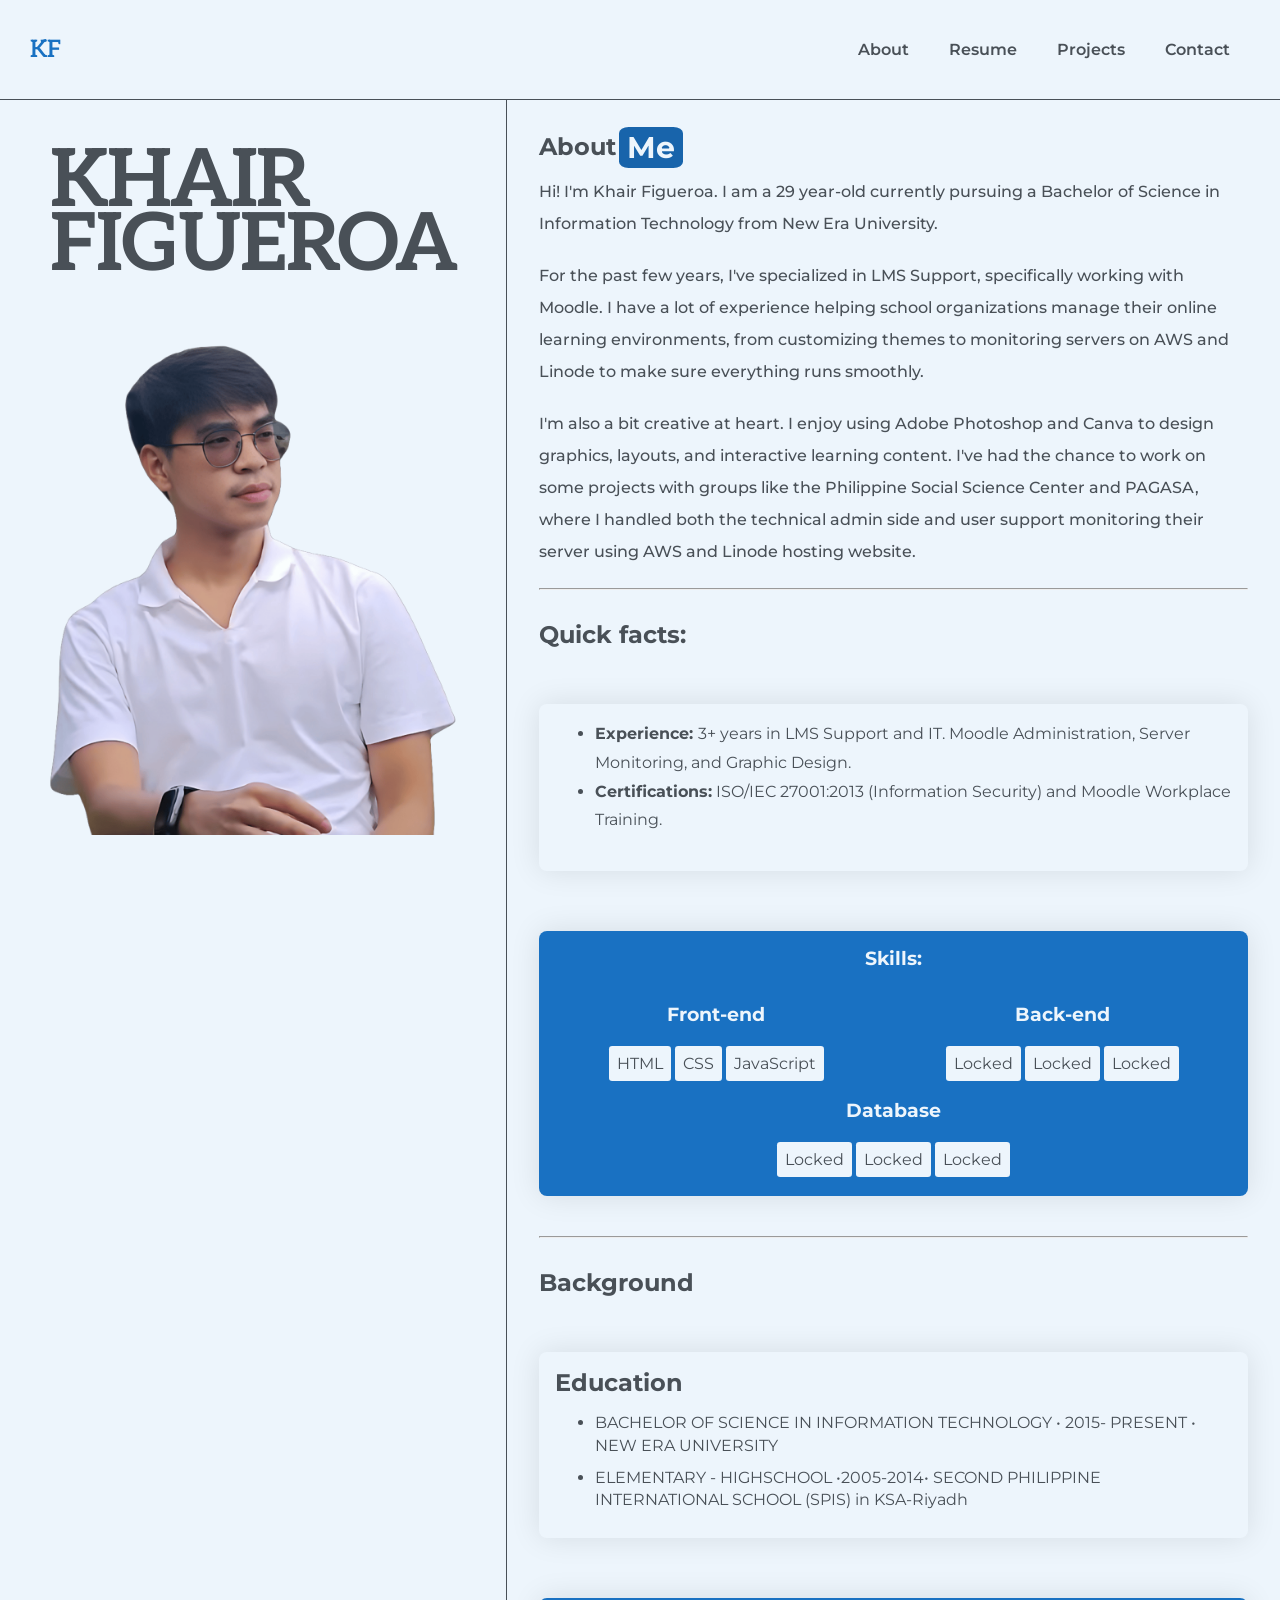
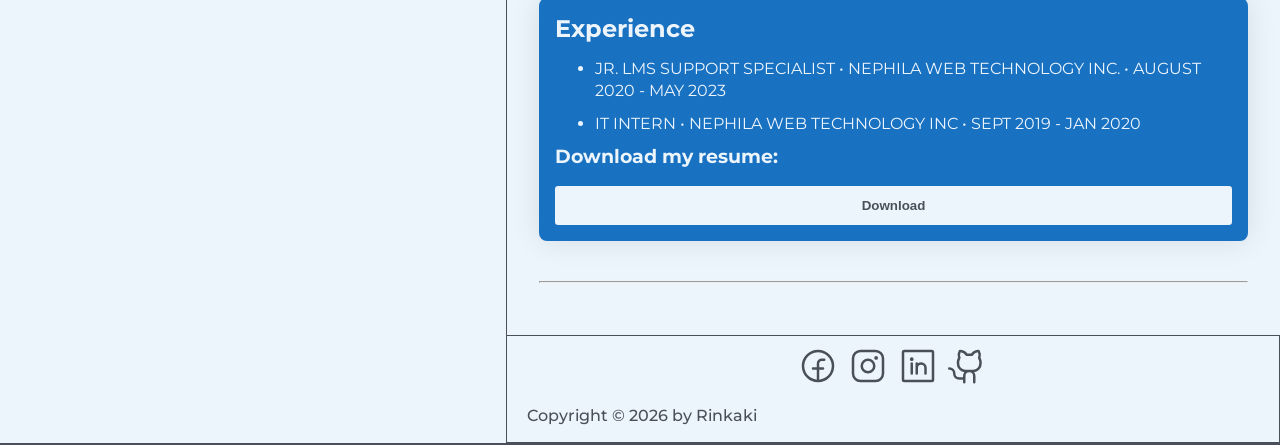
==== index.html @ dfda5757 "Add project files for publication" ====
<!doctype html>
<html lang="en">
  <head>
    <meta charset="UTF-8" />
    <meta name="viewport" content="width=device-width, initial-scale=1.0" />
    <script src="./asset/hamburger.js"></script>
    <link href="./asset/styles.css" rel="stylesheet" />
    <title>Rinkaki</title>
  </head>
  <body>
    <div class="container">
      <header class="main-header">
        <a class="logo" href="./index.html" alt="KF Letter Logo">kf</a>

        <nav>
          <!-- prettier-ignore -->
          <div class="side-bar">
            <span onclick=hideSidebar()>
              <a href="#">
                <svg
                xmlns="http://www.w3.org/2000/svg"
                height="24px"
                viewBox="0 -960 960 960"
                width="24px"
                fill="#495057"
                alt="close icon"
                >
                <path
                d="m256-200-56-56 224-224-224-224 56-56 224 224 224-224 56 56-224 224 224 224-56 56-224-224-224 224Z"
                />
              </svg>
            </a>
            </span>
            <a class="logo" href="./index.html" alt="KF Letter Logo>kf</a>
            <a href="#about">About</a>
            <a href="#resume">Resume</a>
            <a href="./projects.html">Projects</a>
            <a href="./contact.html">Contact</a>
          </div>

          <!-- prettier-ignore -->
          <div class="nav-menu">
            <a class="hide-on-mobile" href="#about">About</a>
            <a class="hide-on-mobile" href="#resume">Resume</a>
            <a class="hide-on-mobile" href="./projects.html">Projects</a>
            <a class="hide-on-mobile" href="./contact.html">Contact</a>
            <span class="menu-button" onclick=showSidebar()
              ><a href="#" alt="Menu icon"
                ><svg
                  xmlns="http://www.w3.org/2000/svg"
                  height="24px"
                  viewBox="0 -960 960 960"
                  width="24px"
                  fill="#495057"
                  alt="Menu icon"
                >
                  <path
                    d="M120-240v-80h720v80H120Zm0-200v-80h720v80H120Zm0-200v-80h720v80H120Z"
                  />
                </svg>
              </a>
            </span>
          </div>
        </nav>
      </header>
      <main class="body-container">
        <div class="main-container">
          <div class="left-container">
            <h1>
              Khair
              <br />
              Figueroa
            </h1>
            <img
              src="./asset/img/Khair.png"
              alt="Khair Figueroa"
              class="img-format"
            />
          </div>
          <div class="content">
            <div id="about">
              <h2 class="about-design">About</h2>
              <p>
                Hi! I'm Khair Figueroa. I am a 29 year-old currently pursuing a
                Bachelor of Science in Information Technology from New Era
                University.
              </p>
              <p>
                For the past few years, I've specialized in LMS Support,
                specifically working with Moodle. I have a lot of experience
                helping school organizations manage their online learning
                environments, from customizing themes to monitoring servers on
                AWS and Linode to make sure everything runs smoothly.
              </p>
              <p>
                I'm also a bit creative at heart. I enjoy using Adobe Photoshop
                and Canva to design graphics, layouts, and interactive learning
                content. I've had the chance to work on some projects with
                groups like the Philippine Social Science Center and PAGASA,
                where I handled both the technical admin side and user support
                monitoring their server using AWS and Linode hosting website.
              </p>

              <hr />
            </div>
            <section>
              <div class="resume-container">
                <h2>Quick facts:</h2>
                <div class="box">
                  <ul class="facts">
                    <li>
                      <strong>Experience: </strong>3+ years in LMS Support and
                      IT. Moodle Administration, Server Monitoring, and Graphic
                      Design.
                    </li>
                    <li>
                      <strong>Certifications:</strong> ISO/IEC 27001:2013
                      (Information Security) and Moodle Workplace Training.
                    </li>
                  </ul>
                </div>

                <div class="box-skills box-exp">
                  <h3 class="box-child">Skills:</h3>
                  <div class="box-items">
                    <h3>Front-end</h3>
                    <span class="skills">HTML</span>
                    <span class="skills">CSS</span>
                    <span class="skills">JavaScript</span>
                  </div>

                  <div class="box-items">
                    <h3>Back-end</h3>
                    <span class="skills">Locked</span>
                    <span class="skills">Locked</span>
                    <span class="skills">Locked</span>
                  </div>

                  <div class="box-items">
                    <h3>Database</h3>
                    <span class="skills">Locked</span>
                    <span class="skills">Locked</span>
                    <span class="skills">Locked</span>
                  </div>
                </div>
              </div>
              <hr />
            </section>

            <section>
              <div id="resume" class="resume-container">
                <h2>Background</h2>
                <div class="box">
                  <h2 class="edu">Education</h2>
                  <ul class="box-list">
                    <li>
                      BACHELOR OF SCIENCE IN INFORMATION TECHNOLOGY • 2015-
                      PRESENT • NEW ERA UNIVERSITY
                    </li>

                    <li>
                      ELEMENTARY - HIGHSCHOOL •2005-2014• SECOND PHILIPPINE
                      INTERNATIONAL SCHOOL (SPIS) in KSA-Riyadh
                    </li>
                  </ul>
                </div>
                <div class="box box-exp">
                  <h2 class="edu">Experience</h2>
                  <ul class="box-list">
                    <li>
                      JR. LMS SUPPORT SPECIALIST • NEPHILA WEB TECHNOLOGY INC. •
                      AUGUST 2020 - MAY 2023
                    </li>

                    <li>
                      IT INTERN • NEPHILA WEB TECHNOLOGY INC • SEPT 2019 - JAN
                      2020
                    </li>
                  </ul>
                  <h3>Download my resume:</h3>
                  <a href="./asset/CV-Khair.pdf" target="_blank">
                    <button class="resume-btn" alt="Download button">
                      Download
                    </button>
                  </a>
                </div>
              </div>
              <hr />
            </section>
          </div>

          <footer>
            <div class="social">
              <div>
                <a
                  href="https://www.facebook.com/figueroa.kerr/"
                  target="_blank"
                  alt="facebook Icon"
                >
                  <svg
                    xmlns="http://www.w3.org/2000/svg"
                    width="40"
                    height="40"
                    fill="#495057"
                    viewBox="0 0 256 256"
                    class="social-link"
                    alt="facebook Icon"
                  >
                    <path
                      d="M128,24A104,104,0,1,0,232,128,104.11,104.11,0,0,0,128,24Zm8,191.63V152h24a8,8,0,0,0,0-16H136V112a16,16,0,0,1,16-16h16a8,8,0,0,0,0-16H152a32,32,0,0,0-32,32v24H96a8,8,0,0,0,0,16h24v63.63a88,88,0,1,1,16,0Z"
                    ></path>
                  </svg>
                </a>
              </div>
              <div>
                <a
                  href="https://www.instagram.com/khair.23/"
                  target="_blank"
                  alt="Instagram Icon"
                >
                  <svg
                    xmlns="http://www.w3.org/2000/svg"
                    width="40"
                    height="40"
                    fill="#495057"
                    viewBox="0 0 256 256"
                    class="social-link"
                    alt="Instagram Icon"
                  >
                    <path
                      d="M128,80a48,48,0,1,0,48,48A48.05,48.05,0,0,0,128,80Zm0,80a32,32,0,1,1,32-32A32,32,0,0,1,128,160ZM176,24H80A56.06,56.06,0,0,0,24,80v96a56.06,56.06,0,0,0,56,56h96a56.06,56.06,0,0,0,56-56V80A56.06,56.06,0,0,0,176,24Zm40,152a40,40,0,0,1-40,40H80a40,40,0,0,1-40-40V80A40,40,0,0,1,80,40h96a40,40,0,0,1,40,40ZM192,76a12,12,0,1,1-12-12A12,12,0,0,1,192,76Z"
                    ></path>
                  </svg>
                </a>
              </div>
              <div>
                <a
                  href="https://www.linkedin.com/in/khair-figueroa-90abb315b/"
                  target="_blank"
                  alt="LinkedIn Icon"
                >
                  <svg
                    xmlns="http://www.w3.org/2000/svg"
                    width="40"
                    height="40"
                    fill="#495057"
                    viewBox="0 0 256 256"
                    class="social-link"
                    alt="LinkedIn Icon"
                  >
                    <path
                      d="M216,24H40A16,16,0,0,0,24,40V216a16,16,0,0,0,16,16H216a16,16,0,0,0,16-16V40A16,16,0,0,0,216,24Zm0,192H40V40H216V216ZM96,112v64a8,8,0,0,1-16,0V112a8,8,0,0,1,16,0Zm88,28v36a8,8,0,0,1-16,0V140a20,20,0,0,0-40,0v36a8,8,0,0,1-16,0V112a8,8,0,0,1,15.79-1.78A36,36,0,0,1,184,140ZM100,84A12,12,0,1,1,88,72,12,12,0,0,1,100,84Z"
                    ></path>
                  </svg>
                </a>
              </div>
              <div>
                <a
                  href="https://github.com/Rinkaki23"
                  target="_blank"
                  alt="Github Icon"
                >
                  <svg
                    xmlns="http://www.w3.org/2000/svg"
                    width="40"
                    height="40"
                    fill="#495057"
                    viewBox="0 0 256 256"
                    class="social-link"
                    alt="Github Icon"
                  >
                    <path
                      d="M208.31,75.68A59.78,59.78,0,0,0,202.93,28,8,8,0,0,0,196,24a59.75,59.75,0,0,0-48,24H124A59.75,59.75,0,0,0,76,24a8,8,0,0,0-6.93,4,59.78,59.78,0,0,0-5.38,47.68A58.14,58.14,0,0,0,56,104v8a56.06,56.06,0,0,0,48.44,55.47A39.8,39.8,0,0,0,96,192v8H72a24,24,0,0,1-24-24A40,40,0,0,0,8,136a8,8,0,0,0,0,16,24,24,0,0,1,24,24,40,40,0,0,0,40,40H96v16a8,8,0,0,0,16,0V192a24,24,0,0,1,48,0v40a8,8,0,0,0,16,0V192a39.8,39.8,0,0,0-8.44-24.53A56.06,56.06,0,0,0,216,112v-8A58.14,58.14,0,0,0,208.31,75.68ZM200,112a40,40,0,0,1-40,40H112a40,40,0,0,1-40-40v-8a41.74,41.74,0,0,1,6.9-22.48A8,8,0,0,0,80,73.83a43.81,43.81,0,0,1,.79-33.58,43.88,43.88,0,0,1,32.32,20.06A8,8,0,0,0,119.82,64h32.35a8,8,0,0,0,6.74-3.69,43.87,43.87,0,0,1,32.32-20.06A43.81,43.81,0,0,1,192,73.83a8.09,8.09,0,0,0,1,7.65A41.72,41.72,0,0,1,200,104Z"
                    ></path>
                  </svg>
                </a>
              </div>
            </div>
            <p>Copyright &copy; 2026 by Rinkaki</p>
          </footer>
        </div>
      </main>
      <article></article>
    </div>
  </body>
</html>
---- asset/styles.css ----
@import url("https://fonts.googleapis.com/css2?family=Inter:ital,opsz,wght@0,14..32,100..900;1,14..32,100..900&family=Montserrat:ital,wght@0,100..900;1,100..900&display=swap");

@import url("https://fonts.googleapis.com/css2?family=Aleo:ital,wght@0,100..900;1,100..900&family=Inter:ital,opsz,wght@0,14..32,100..900;1,14..32,100..900&family=Montserrat:ital,wght@0,100..900;1,100..900&display=swap");

* {
  padding: 0;
  margin: 0;
  box-sizing: border-box;
}

/* Header */

body {
  font-family: montserrat, sans-serif;
  color: #495057;
  background-color: #edf5fc;
}

h1 {
  font-size: clamp(2rem, calc(10vw - 2rem), 5rem);
  text-transform: uppercase;
  font-family: aleo, serif;
  align-self: flex-start;
  line-height: 0.8;
  letter-spacing: -2px;
}

h2 {
  margin-bottom: 15px;
}

h3 {
  margin-bottom: 18px;
}

h4 {
  font-size: 1.2em;
  line-height: 1;
  margin: 5px 20px;
  text-transform: uppercase;
}

p {
  line-height: 2;
  font-weight: 500;
  margin-bottom: 20px;
}

li {
  margin-left: 40px;
  line-height: 1.8;
}

hr {
  margin-bottom: 20px;
}

.container {
  width: 100%;
  border-bottom: 2px solid #495057;
}

/* NAVIGATION */

.menu-button {
  display: none;
}

.main-header {
  padding: 30px;
  background-color: #edf5fc;
  display: flex;
  justify-content: space-between;
  align-items: center;
  border-bottom: 1px solid #495057;
  position: sticky;
  top: 0;
  left: 0;
  right: 0;
  z-index: 100;
}

.nav-menu {
  display: flex;
}

.nav-list {
  list-style: none;
}

.nav-menu a:link,
.side-bar a:link {
  text-decoration: none;
  color: #495057;
  font-weight: 600;
}

.nav-menu a:hover,
.side-bar a:hover {
  background-color: #4950577e;
  font-size: 15px;
}

.nav-menu a:visited,
.side-bar a:visited {
  color: #495057;
}

/* Hamburger menu */

.side-bar {
  position: fixed;
  top: 0;
  right: 0;
  height: 100dvh;
  width: 250px;
  z-index: 200;
  background-color: #edf5fc;
  border: 1px solid #495057;
  box-shadow: 1px 0 8px #495057;
  display: none;
  flex-direction: column;
  justify-content: flex-start;
  align-items: flex-start;
}

.side-bar a:link,
.nav-menu a:link {
  width: 100%;
  padding: 10px 20px;
}

.logo:link,
.side-bar .logo:link {
  font-family: aleo, serif;
  text-transform: uppercase;
  text-decoration: none;
  font-size: 24px;
  color: #1971c2;
  font-weight: 600;
}

.logo:visited,
.side-bar .logo:visited {
  color: #1971c2;
}

.body-container {
  display: grid;
  grid-template-columns: 1fr;
  align-items: stretch;
  justify-content: stretch;
  min-height: 100dvh;
}

.main-container {
  display: grid;
  grid-template-columns: 1fr 2fr;
  justify-items: stretch;
  width: 100%;
}

/* Left container */

.left-container {
  display: flex;
  flex-direction: column;
  justify-content: flex-start;
  padding: 50px;
  gap: 2em;
  position: sticky;
  top: 100px;
  max-height: calc(100dvh - 15%);
}

.img-format {
  width: 100%;
  height: 100%;
  aspect-ratio: 3/4;
  object-fit: cover;
}

/* Right container */

.content {
  display: flex;
  flex-direction: column;
  justify-content: space-evenly;
  border-left: 1px solid #495057;
  padding: min(2em, 8%);
  position: relative;
  gap: 10px;
}

.about-design {
  margin-bottom: 15px;
  position: relative;
}

.about-design::after {
  content: "Me";
  font-size: 30px;
  color: #edf5fc;
  background-color: #1864ab;
  border-radius: 15%;
  padding: 2px 8px;
  display: inline-block;
  position: absolute;
  left: 80px;
  top: -5px;
}

.facts {
  margin-bottom: 20px;
}

.skills {
  padding: 8px;
  background-color: #edf5fc;
  color: #495057;
  line-height: 2.5;
  border-radius: 0.2rem;
}

.box-skills {
  display: flex;
  flex-direction: row;
  justify-content: space-around;
  gap: 15px;
  padding: 1rem;
  margin-bottom: 20px;
  border-radius: 0.5rem;
  box-shadow: 0 0 30px 0 rgba(0, 0, 0, 0.1);
}

/* RESUME - container */

.resume-container {
  display: grid;
  grid-template-columns: 1fr 1fr;
  gap: 0 20px;
}

.resume-container h2 {
  justify-self: center;
  grid-column: 1 / 3;
}

/* education - container */

.box {
  padding: 1rem;
  margin-bottom: 20px;
  border-radius: 0.5rem;
  box-shadow: 0 0 30px 0 rgba(0, 0, 0, 0.1);
}

.box-list {
  margin-bottom: 10px;
}

.box-list li {
  margin-bottom: 10px;
  line-height: 1.4;
}

.box-exp {
  background-color: #1971c2;
  color: #edf5fc;
}

.resume-btn {
  border: none;
  width: 100%;
  border-radius: 0.2rem;
  padding: 12px;
  background-color: #edf5fc;
  color: #495057;
  font-weight: 600;
}

.resume-btn:hover {
  box-shadow: 0px 0px 10px 2px rgba(0, 0, 0, 0.2);
  transform: translateY(-3px);
  cursor: pointer;
}

.resume-btn:active {
  box-shadow: 0px 0px 10px 0px rgba(0, 0, 0, 0.1);
  transform: translateY(-1px);
}

.social {
  display: flex;
  justify-content: center;
  margin-bottom: 10px;
  gap: 10px;
}

.social-link:link {
  padding: 10px;
  border-radius: 0.5em;
  display: flex;
  align-items: center;
  gap: 10px;
  color: #495057;
  text-decoration: none;
}

.social-link:visited {
  color: #495057;
  text-decoration: none;
}

.social-link:hover {
  box-shadow: 0px 0px 10px 2px rgba(0, 0, 0, 0.2);
  transform: translateY(-3px);
}

.social-link:active {
  box-shadow: 0px 0px 10px 0px rgba(0, 0, 0, 0.1);
  transform: translateY(-1px);
}

/* Project-container */

.shrink img {
  width: 100%;
  height: auto;
  aspect-ratio: 4 / 2;
  object-fit: cover;
  filter: grayscale(0%);
  -webkit-filter: grayscale(0%);
  -webkit-transition: all 0.5s ease;
}

.shrink img:hover {
  filter: grayscale(90%);
  filter: #495057;
  -webkit-filter: grayscale(90%);
  transition: 0.5s ease;
}

.project-container {
  display: grid;
  grid-template-columns: repeat(2, 1fr);
  gap: 20px;
  margin-bottom: 20px;
}

.project {
  box-shadow: 0 0 30px 0 rgba(0, 0, 0, 0.1);
}

.project-img {
  width: 100%;
}

.project-icon {
  fill: #495057;
}

.project-details {
  display: flex;
  justify-content: space-between;
  padding: 10px 30px;
}

.project-details li {
  display: flex;
  align-items: center;
  flex-direction: row;
  margin: 0;
  gap: 12px;
  list-style: none;
}

footer {
  display: flex;
  flex-direction: column;
  padding: 10px 20px;
  border: 1px solid #495057;
  grid-column: 2 / -1;
}

footer p {
  margin: 0;
}

.contact-section {
  display: grid;
  grid-template-columns: 1fr;
}

.contact-container {
  padding: 20px;
  max-width: 100%;
}

.contact-items {
  display: grid;
  grid-template-columns: repeat(3, 1fr);
  gap: 15px;
}

.contact-box {
  font-size: 1em;
  /* aspect-ratio: 1; */
  display: flex;
  flex-direction: column;
  padding: 2em;
  background-color: #1971c2;
  color: #edf5fc;
  justify-content: center;
  align-items: center;
  text-align: center;
  border-radius: 2rem;
  box-shadow: 0 0 30px 0 rgba(0, 0, 0, 0.1);
  text-decoration: none;
}

.contact-container h1 {
  margin-bottom: 15px;
}

.trans a {
  transition: 1s ease;
}

.trans a:hover {
  -webkit-transform: scale(0.9);
  -ms-transform: scale(0.9);
  transform: scale(0.9);
  transition: 0.5s ease;
}

/* Responsive */
@media (max-width: 599px) {
  /* Index Responsive */
  .hide-on-mobile {
    display: none;
  }

  .menu-button {
    display: flex;
  }

  .side-bar {
    width: 70%;
  }

  .main-header {
    padding: 10px;
  }

  .hero {
    display: flex;
    width: 100%;
  }

  .main-container {
    display: flex;
    flex-direction: column;
    justify-items: stretch;
    width: 100%;
  }

  .left-container {
    position: static;
    top: 0;
    left: 0;
    gap: 1rem;
    max-height: none;
  }

  .content {
    border: none;
  }

  .resume-container {
    display: flex;
    flex-direction: column;
    align-items: stretch;
    gap: 20px;
  }

  .box-skills {
    display: flex;
    justify-content: center stretch;
    flex-direction: row;
    flex-wrap: wrap;
  }

  .box-child {
    width: 100%;
    text-align: center;
  }

  /* Project Responsive */

  .project-container {
    display: flex;
    flex-direction: column;
    gap: 20px;
    margin-bottom: 20px;
  }

  /* Contact Responsive */
  .contact-items {
    display: flex;
    flex-direction: column;
  }
}

@media (min-width: 600px) and (max-width: 800px) {
  /* Index Responsive */
  .menu-button {
    display: none;
  }

  .main-container {
    display: flex;
    flex-direction: column;
    justify-items: stretch;
    width: 100%;
  }

  .left-container {
    position: static;
    top: 0;
    left: 0;
    max-height: none;
  }

  .content {
    border: none;
  }

  .resume-container {
    display: flex;
    flex-direction: column;
    align-items: stretch;
    gap: 20px;
  }

  .box-skills {
    display: flex;
    flex-direction: row;
  }

  /* Project Responsive */

  .project-container {
    display: flex;
    flex-direction: column;
    gap: 20px;
    margin-bottom: 20px;
  }

  /* contact responsive */

  .contact-items {
    display: flex;
    flex-direction: column;
  }
}

@media (min-width: 800px) and (max-width: 1024px) {
  /* Index Responsive */
  .body-container {
    position: relative;
  }

  .main-container {
    display: flex;
    flex-direction: column;
    justify-items: stretch;
    width: 100%;
  }

  .left-container {
    position: static;
    top: 0;
    left: 0;
    max-height: none;
    padding: 20px 30px;
  }

  .content {
    border: none;
    padding: 0 30px;
  }

  .resume-container {
    display: flex;
    flex-direction: column;
    align-items: stretch;
    gap: 20px;
  }

  .box-skills {
    display: flex;
    flex-direction: row;
  }

  /* Contact Responsive */
  .contact-items {
    grid-template-columns: repeat(2, 1fr);
  }
}

@media (min-width: 1024px) and (max-width: 1366px) {
  /* Index Responsive */
  .resume-container {
    display: flex;
    flex-direction: column;
    gap: 40px;
    margin-bottom: 20px;
  }

  .content {
    align-items: center;
  }

  .box-skills {
    display: flex;
    flex-direction: column;
    flex-flow: wrap;
    width: 100%;
  }

  .box-skills h3 {
    width: 100%;
    text-align: center;
  }

  /* Project Responsive */

  .project-container {
    grid-template-columns: 1fr;
  }

  /* Contact Responsive */

  .contact-items {
    grid-template-columns: repeat(2, 1fr);
  }
}

@media (min-width: 1366px) and (max-width: 1919px) {
  .resume-container {
    display: flex;
    flex-direction: column;
    gap: 20px;
  }
}

@media (min-width: 1400px) {
  .resume-container {
    /* display: flex; */
    flex-direction: column;
    max-width: 1300px;
    gap: 20px;
  }

  .content {
    align-items: center;
    justify-content: center;
  }
}
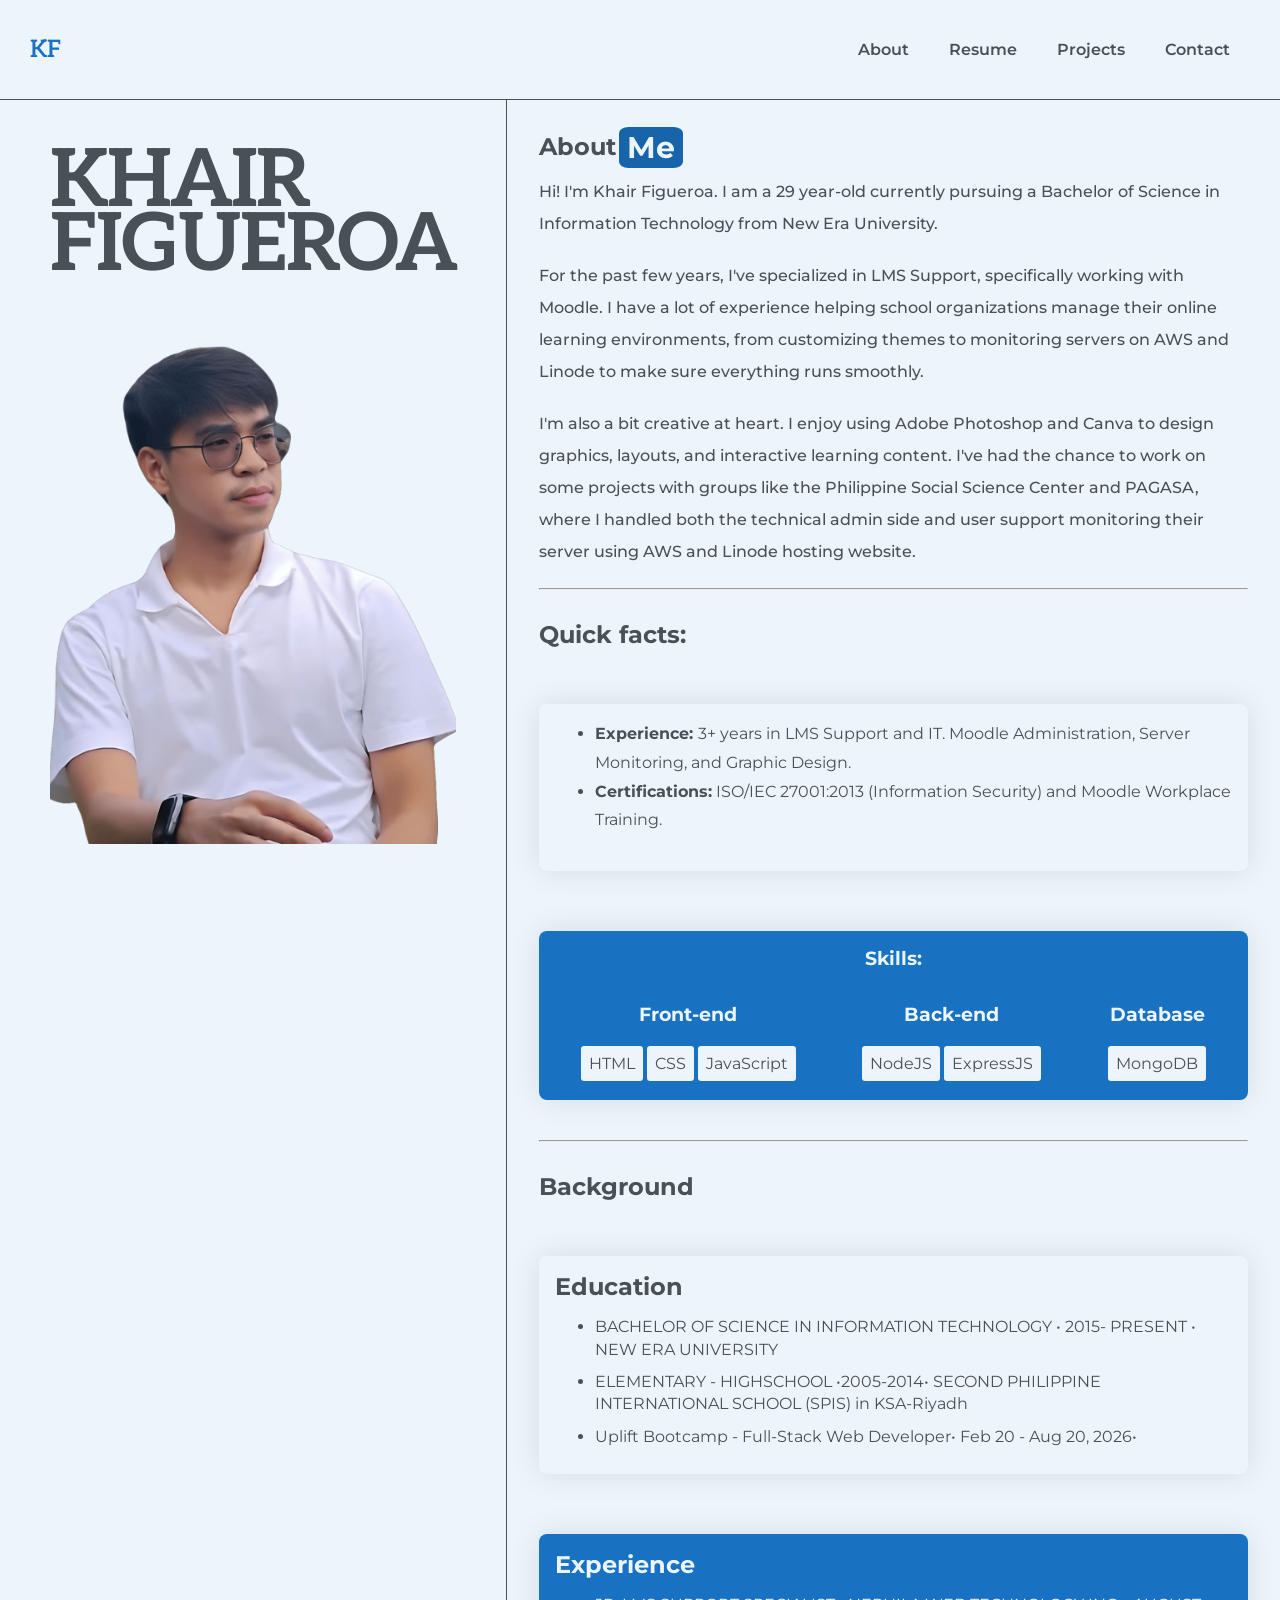
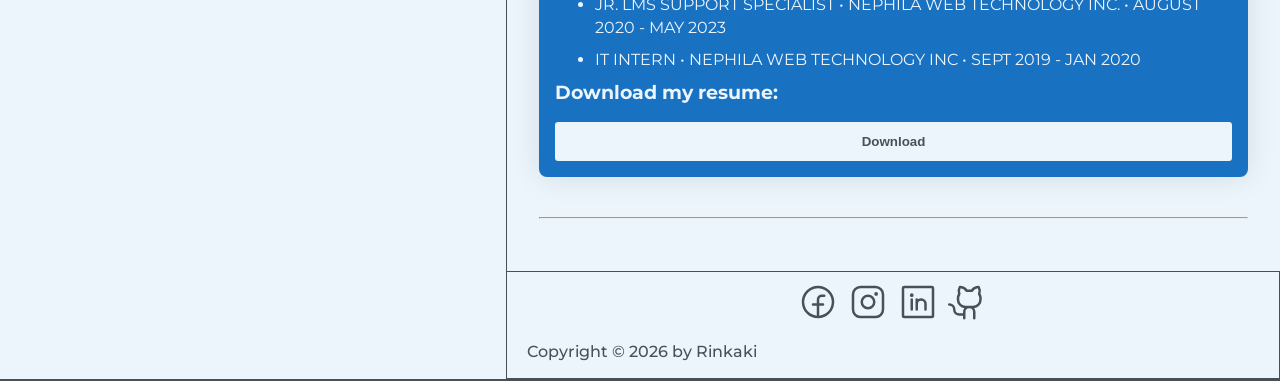
==== commit 1df89884: "feat: Web Dev Portfolio Refinement" ====
--- a/index.html
+++ b/index.html
@@ -10,28 +10,22 @@
   <body>
     <div class="container">
       <header class="main-header">
-        <a class="logo" href="./index.html" alt="KF Letter Logo">kf</a>
+        <a class="logo" href="/" alt="KF Letter Logo">kf</a>
 
         <nav>
           <!-- prettier-ignore -->
           <div class="side-bar">
-            <span onclick=hideSidebar()>
-              <a href="#">
-                <svg
-                xmlns="http://www.w3.org/2000/svg"
-                height="24px"
-                viewBox="0 -960 960 960"
-                width="24px"
-                fill="#495057"
-                alt="close icon"
-                >
-                <path
-                d="m256-200-56-56 224-224-224-224 56-56 224 224 224-224 56 56-224 224 224 224-56 56-224-224-224 224Z"
-                />
+            <button type="button" class="close-button" onclick="hideSidebar()" aria-label="Close Menu">
+              <svg 
+                xmlns="http://www.w3.org/2000/svg" 
+                height="24px" 
+                viewBox="0 -960 960 960" 
+                width="24px" 
+                fill="#495057">
+                <path d="m256-200-56-56 224-224-224-224 56-56 224 224 224-224 56 56-224 224 224 224-56 56-224-224-224 224Z"/>
               </svg>
-            </a>
-            </span>
-            <a class="logo" href="./index.html" alt="KF Letter Logo>kf</a>
+            </button>
+            <a class="logo" href="/" alt="KF Letter Logo">kf</a>
             <a href="#about">About</a>
             <a href="#resume">Resume</a>
             <a href="./projects.html">Projects</a>
@@ -44,22 +38,16 @@
             <a class="hide-on-mobile" href="#resume">Resume</a>
             <a class="hide-on-mobile" href="./projects.html">Projects</a>
             <a class="hide-on-mobile" href="./contact.html">Contact</a>
-            <span class="menu-button" onclick=showSidebar()
-              ><a href="#" alt="Menu icon"
-                ><svg
-                  xmlns="http://www.w3.org/2000/svg"
-                  height="24px"
-                  viewBox="0 -960 960 960"
-                  width="24px"
-                  fill="#495057"
-                  alt="Menu icon"
-                >
-                  <path
-                    d="M120-240v-80h720v80H120Zm0-200v-80h720v80H120Zm0-200v-80h720v80H120Z"
-                  />
-                </svg>
-              </a>
-            </span>
+            <button class="menu-button" onclick="showSidebar()" aria-label="Open Menu">
+              <svg 
+                xmlns="http://www.w3.org/2000/svg" 
+                height="24"
+                width="24"  
+                viewBox="0 -960 960 960" 
+                fill="#495057">
+              <path d="M120-240v-80h720v80H120Zm0-200v-80h720v80H120Zm0-200v-80h720v80H120Z"/>
+              </svg>
+            </button>
           </div>
         </nav>
       </header>
@@ -131,16 +119,13 @@
 
                   <div class="box-items">
                     <h3>Back-end</h3>
-                    <span class="skills">Locked</span>
-                    <span class="skills">Locked</span>
-                    <span class="skills">Locked</span>
+                    <span class="skills">NodeJS</span>
+                    <span class="skills">ExpressJS</span>
                   </div>
 
                   <div class="box-items">
                     <h3>Database</h3>
-                    <span class="skills">Locked</span>
-                    <span class="skills">Locked</span>
-                    <span class="skills">Locked</span>
+                    <span class="skills">MongoDB</span>
                   </div>
                 </div>
               </div>
@@ -162,6 +147,10 @@
                       ELEMENTARY - HIGHSCHOOL •2005-2014• SECOND PHILIPPINE
                       INTERNATIONAL SCHOOL (SPIS) in KSA-Riyadh
                     </li>
+                    <li>
+                      Uplift Bootcamp - Full-Stack Web Developer• Feb 20 - Aug
+                      20, 2026•
+                    </li>
                   </ul>
                 </div>
                 <div class="box box-exp">
@@ -178,7 +167,7 @@
                     </li>
                   </ul>
                   <h3>Download my resume:</h3>
-                  <a href="./asset/CV-Khair.pdf" target="_blank">
+                  <a href="./asset/Khair Figueroa - resume.pdf" target="_blank">
                     <button class="resume-btn" alt="Download button">
                       Download
                     </button>
--- a/asset/styles.css
+++ b/asset/styles.css
@@ -1,6 +1,6 @@
-@import url("https://fonts.googleapis.com/css2?family=Inter:ital,opsz,wght@0,14..32,100..900;1,14..32,100..900&family=Montserrat:ital,wght@0,100..900;1,100..900&display=swap");
-
-@import url("https://fonts.googleapis.com/css2?family=Aleo:ital,wght@0,100..900;1,100..900&family=Inter:ital,opsz,wght@0,14..32,100..900;1,14..32,100..900&family=Montserrat:ital,wght@0,100..900;1,100..900&display=swap");
+@import url('https://fonts.googleapis.com/css2?family=Inter:ital,opsz,wght@0,14..32,100..900;1,14..32,100..900&family=Montserrat:ital,wght@0,100..900;1,100..900&display=swap');
+
+@import url('https://fonts.googleapis.com/css2?family=Aleo:ital,wght@0,100..900;1,100..900&family=Inter:ital,opsz,wght@0,14..32,100..900;1,14..32,100..900&family=Montserrat:ital,wght@0,100..900;1,100..900&display=swap');
 
 * {
   padding: 0;
@@ -33,13 +33,6 @@
   margin-bottom: 18px;
 }
 
-h4 {
-  font-size: 1.2em;
-  line-height: 1;
-  margin: 5px 20px;
-  text-transform: uppercase;
-}
-
 p {
   line-height: 2;
   font-weight: 500;
@@ -64,6 +57,13 @@
 
 .menu-button {
   display: none;
+  border: none;
+  background: none;
+}
+
+.close-button {
+  border: none;
+  background: none;
 }
 
 .main-header {
@@ -198,7 +198,7 @@
 }
 
 .about-design::after {
-  content: "Me";
+  content: 'Me';
   font-size: 30px;
   color: #edf5fc;
   background-color: #1864ab;
@@ -352,8 +352,17 @@
   box-shadow: 0 0 30px 0 rgba(0, 0, 0, 0.1);
 }
 
+.project h2 {
+  font-size: 1.2em;
+  line-height: 1;
+  margin: 5px 20px;
+  text-transform: uppercase;
+}
+
 .project-img {
   width: 100%;
+  height: auto;
+  display: block;
 }
 
 .project-icon {
